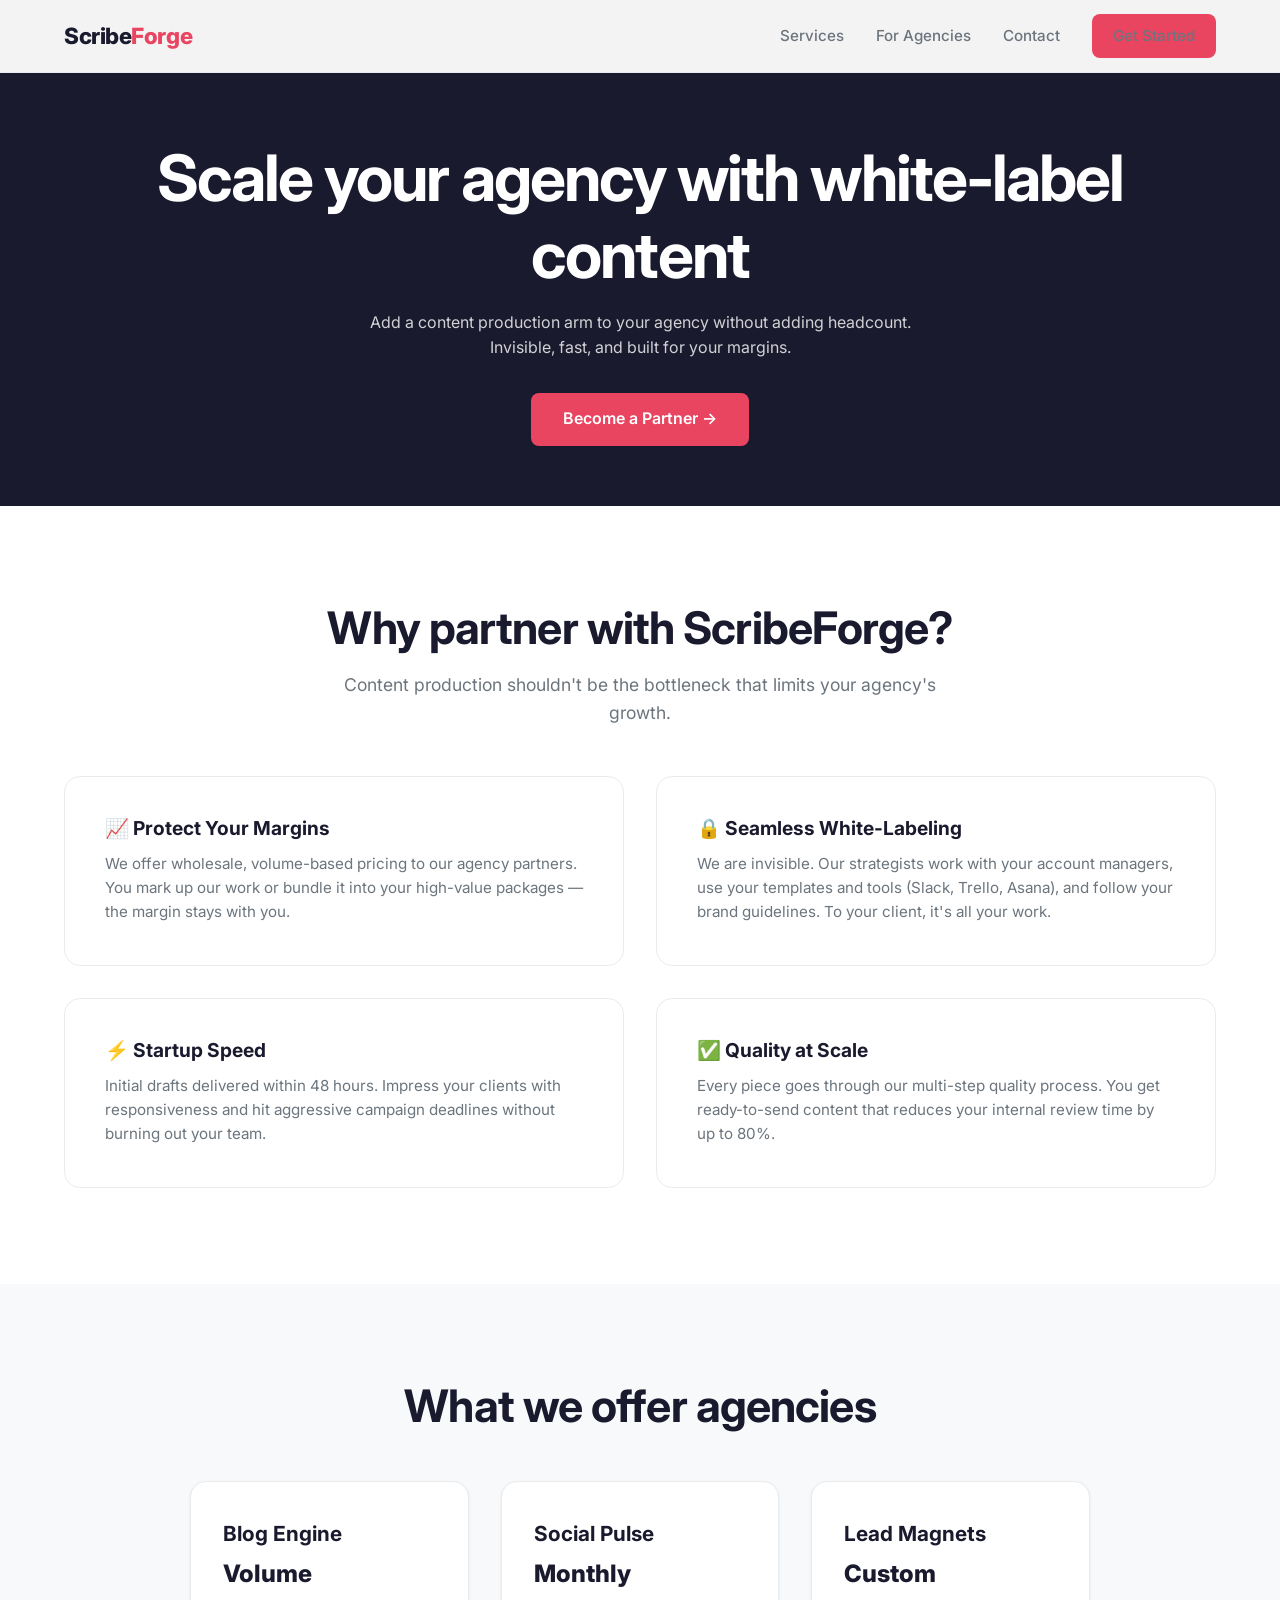
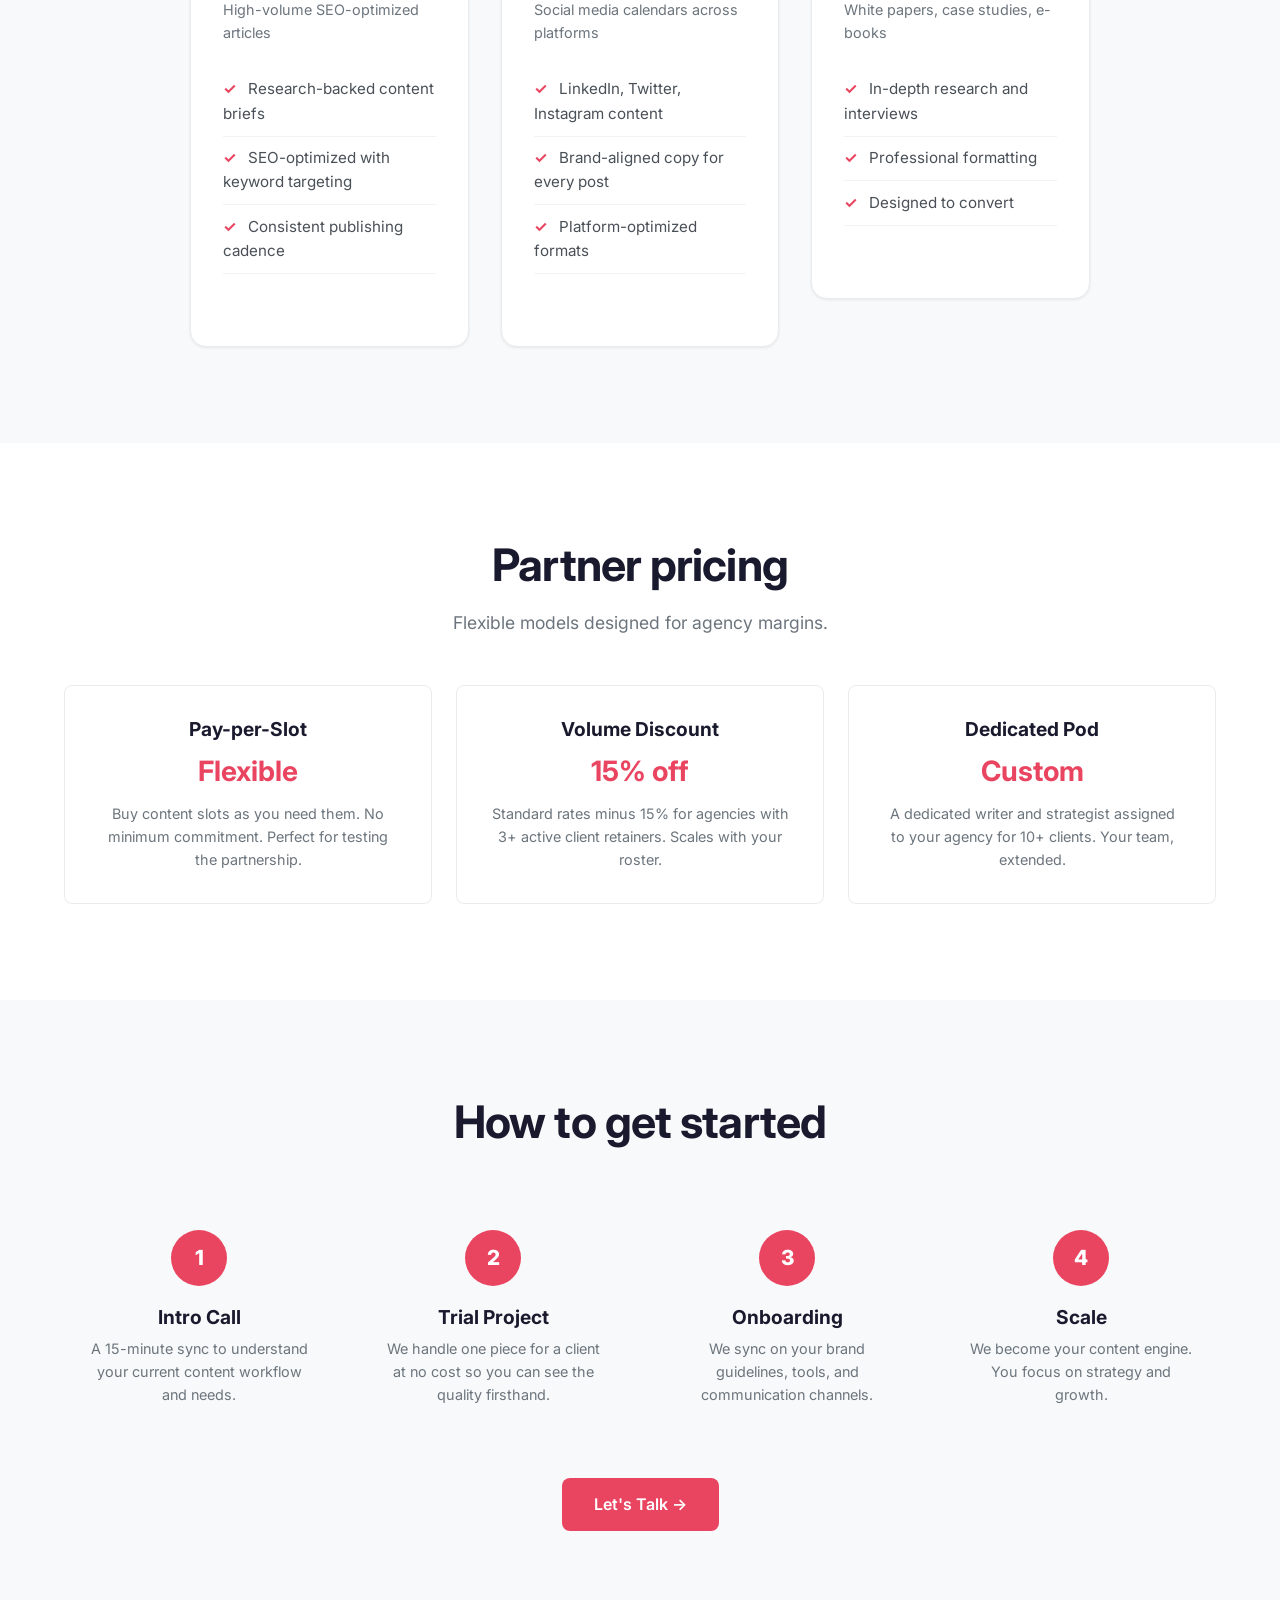
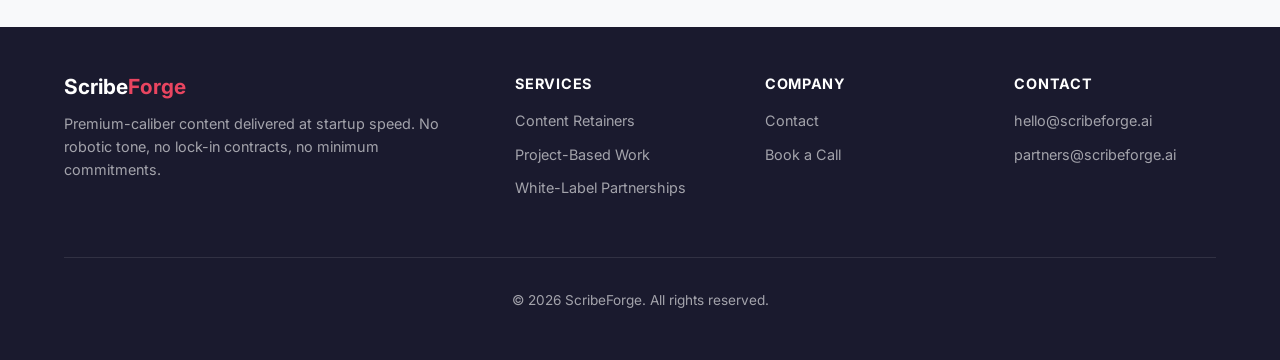
==== agencies.html @ 03af1186 "Launch ScribeForge website — 4 pages + responsive CSS" ====
<!DOCTYPE html>
<html lang="en">
<head>
  <meta charset="UTF-8">
  <meta name="viewport" content="width=device-width, initial-scale=1.0">
  <title>For Agencies — ScribeForge White-Label Content</title>
  <meta name="description" content="White-label content production for agencies. Scale your client roster without hiring writers. ScribeForge powers your content output.">
  <link rel="preconnect" href="https://fonts.googleapis.com">
  <link rel="preconnect" href="https://fonts.gstatic.com" crossorigin>
  <link href="https://fonts.googleapis.com/css2?family=Inter:wght@400;500;600;700;800&display=swap" rel="stylesheet">
  <link rel="stylesheet" href="css/style.css">
</head>
<body>

<!-- Navigation -->
<nav class="nav">
  <div class="nav-inner">
    <a href="index.html" class="nav-logo">Scribe<span>Forge</span></a>
    <button class="menu-toggle" onclick="document.querySelector('.nav-links').classList.toggle('open')" aria-label="Toggle menu">
      <span></span><span></span><span></span>
    </button>
    <ul class="nav-links">
      <li><a href="services.html">Services</a></li>
      <li><a href="agencies.html">For Agencies</a></li>
      <li><a href="contact.html">Contact</a></li>
      <li><a href="contact.html" class="btn btn-primary nav-cta">Get Started</a></li>
    </ul>
  </div>
</nav>

<!-- Hero -->
<section class="services-hero" style="background: var(--color-primary); color: var(--color-white);">
  <div class="container">
    <h1 style="color: var(--color-white);">Scale your agency with white-label content</h1>
    <p style="max-width:600px; margin:1rem auto 0; color: rgba(255,255,255,0.8);">Add a content production arm to your agency without adding headcount. Invisible, fast, and built for your margins.</p>
    <div style="margin-top:2rem;">
      <a href="contact.html" class="btn btn-primary">Become a Partner →</a>
    </div>
  </div>
</section>

<!-- Why Partner -->
<section class="section">
  <div class="container">
    <div class="section-header">
      <h2>Why partner with ScribeForge?</h2>
      <p>Content production shouldn't be the bottleneck that limits your agency's growth.</p>
    </div>
    <div class="agency-benefits">
      <div class="benefit-card">
        <h4>📈 Protect Your Margins</h4>
        <p>We offer wholesale, volume-based pricing to our agency partners. You mark up our work or bundle it into your high-value packages — the margin stays with you.</p>
      </div>
      <div class="benefit-card">
        <h4>🔒 Seamless White-Labeling</h4>
        <p>We are invisible. Our strategists work with your account managers, use your templates and tools (Slack, Trello, Asana), and follow your brand guidelines. To your client, it's all your work.</p>
      </div>
      <div class="benefit-card">
        <h4>⚡ Startup Speed</h4>
        <p>Initial drafts delivered within 48 hours. Impress your clients with responsiveness and hit aggressive campaign deadlines without burning out your team.</p>
      </div>
      <div class="benefit-card">
        <h4>✅ Quality at Scale</h4>
        <p>Every piece goes through our multi-step quality process. You get ready-to-send content that reduces your internal review time by up to 80%.</p>
      </div>
    </div>
  </div>
</section>

<!-- Services for Agencies -->
<section class="section section-alt">
  <div class="container">
    <div class="section-header">
      <h2>What we offer agencies</h2>
    </div>
    <div class="pricing-grid" style="max-width:900px; margin:0 auto;">
      <div class="pricing-card">
        <h3>Blog Engine</h3>
        <div class="pricing-price" style="font-size:1.5rem;">Volume</div>
        <div class="pricing-subtitle">High-volume SEO-optimized articles</div>
        <ul class="pricing-features">
          <li>Research-backed content briefs</li>
          <li>SEO-optimized with keyword targeting</li>
          <li>Consistent publishing cadence</li>
        </ul>
      </div>
      <div class="pricing-card">
        <h3>Social Pulse</h3>
        <div class="pricing-price" style="font-size:1.5rem;">Monthly</div>
        <div class="pricing-subtitle">Social media calendars across platforms</div>
        <ul class="pricing-features">
          <li>LinkedIn, Twitter, Instagram content</li>
          <li>Brand-aligned copy for every post</li>
          <li>Platform-optimized formats</li>
        </ul>
      </div>
      <div class="pricing-card">
        <h3>Lead Magnets</h3>
        <div class="pricing-price" style="font-size:1.5rem;">Custom</div>
        <div class="pricing-subtitle">White papers, case studies, e-books</div>
        <ul class="pricing-features">
          <li>In-depth research and interviews</li>
          <li>Professional formatting</li>
          <li>Designed to convert</li>
        </ul>
      </div>
    </div>
  </div>
</section>

<!-- Pricing Model -->
<section class="section">
  <div class="container">
    <div class="section-header">
      <h2>Partner pricing</h2>
      <p>Flexible models designed for agency margins.</p>
    </div>
    <div class="project-pricing">
      <div class="project-card">
        <h4>Pay-per-Slot</h4>
        <div class="price">Flexible</div>
        <p>Buy content slots as you need them. No minimum commitment. Perfect for testing the partnership.</p>
      </div>
      <div class="project-card">
        <h4>Volume Discount</h4>
        <div class="price">15% off</div>
        <p>Standard rates minus 15% for agencies with 3+ active client retainers. Scales with your roster.</p>
      </div>
      <div class="project-card">
        <h4>Dedicated Pod</h4>
        <div class="price">Custom</div>
        <p>A dedicated writer and strategist assigned to your agency for 10+ clients. Your team, extended.</p>
      </div>
    </div>
  </div>
</section>

<!-- How it works -->
<section class="section section-alt">
  <div class="container">
    <div class="section-header">
      <h2>How to get started</h2>
    </div>
    <div class="steps">
      <div class="step">
        <div class="step-number">1</div>
        <h4>Intro Call</h4>
        <p>A 15-minute sync to understand your current content workflow and needs.</p>
      </div>
      <div class="step">
        <div class="step-number">2</div>
        <h4>Trial Project</h4>
        <p>We handle one piece for a client at no cost so you can see the quality firsthand.</p>
      </div>
      <div class="step">
        <div class="step-number">3</div>
        <h4>Onboarding</h4>
        <p>We sync on your brand guidelines, tools, and communication channels.</p>
      </div>
      <div class="step">
        <div class="step-number">4</div>
        <h4>Scale</h4>
        <p>We become your content engine. You focus on strategy and growth.</p>
      </div>
    </div>
    <div style="text-align:center; margin-top:2.5rem;">
      <a href="contact.html" class="btn btn-primary">Let's Talk →</a>
    </div>
  </div>
</section>

<!-- Footer -->
<footer class="footer">
  <div class="container">
    <div class="footer-inner">
      <div class="footer-brand">
        <h3>Scribe<span>Forge</span></h3>
        <p>Premium-caliber content delivered at startup speed. No robotic tone, no lock-in contracts, no minimum commitments.</p>
      </div>
      <div>
        <h4>Services</h4>
        <ul>
          <li><a href="services.html">Content Retainers</a></li>
          <li><a href="services.html">Project-Based Work</a></li>
          <li><a href="agencies.html">White-Label Partnerships</a></li>
        </ul>
      </div>
      <div>
        <h4>Company</h4>
        <ul>
          <li><a href="contact.html">Contact</a></li>
          <li><a href="contact.html">Book a Call</a></li>
        </ul>
      </div>
      <div>
        <h4>Contact</h4>
        <ul>
          <li><a href="mailto:hello@scribeforge.ai">hello@scribeforge.ai</a></li>
          <li><a href="mailto:partners@scribeforge.ai">partners@scribeforge.ai</a></li>
        </ul>
      </div>
    </div>
    <div class="footer-bottom">
      &copy; 2026 ScribeForge. All rights reserved.
    </div>
  </div>
</footer>

<script>
document.querySelectorAll('.nav-links a').forEach(link => {
  link.addEventListener('click', () => {
    document.querySelector('.nav-links').classList.remove('open');
  });
});
</script>
</body>
</html>
---- css/style.css ----
/* ============================================
   ScribeForge — Premium Content at Startup Speed
   ============================================ */

:root {
  --color-primary: #1a1a2e;
  --color-secondary: #16213e;
  --color-accent: #e94560;
  --color-accent-hover: #d63850;
  --color-light: #f8f9fa;
  --color-white: #ffffff;
  --color-gray-100: #f1f3f5;
  --color-gray-200: #e9ecef;
  --color-gray-300: #dee2e6;
  --color-gray-400: #ced4da;
  --color-gray-500: #adb5bd;
  --color-gray-600: #6c757d;
  --color-gray-700: #495057;
  --color-gray-800: #343a40;
  --color-gray-900: #212529;
  --font-sans: 'Inter', -apple-system, BlinkMacSystemFont, 'Segoe UI', Roboto, sans-serif;
  --font-mono: 'JetBrains Mono', 'Fira Code', monospace;
  --max-width: 1200px;
  --border-radius: 8px;
  --border-radius-lg: 16px;
  --shadow-sm: 0 1px 3px rgba(0,0,0,0.08);
  --shadow-md: 0 4px 12px rgba(0,0,0,0.1);
  --shadow-lg: 0 12px 40px rgba(0,0,0,0.12);
  --transition: 0.2s ease;
}

/* Reset */
*, *::before, *::after { box-sizing: border-box; margin: 0; padding: 0; }

html { scroll-behavior: smooth; font-size: 16px; }

body {
  font-family: var(--font-sans);
  color: var(--color-gray-800);
  line-height: 1.6;
  background: var(--color-white);
  -webkit-font-smoothing: antialiased;
}

/* Typography */
h1, h2, h3, h4, h5, h6 {
  line-height: 1.2;
  color: var(--color-primary);
  font-weight: 700;
}

h1 { font-size: clamp(2.5rem, 5vw, 4rem); letter-spacing: -0.03em; }
h2 { font-size: clamp(2rem, 3.5vw, 2.8rem); letter-spacing: -0.02em; }
h3 { font-size: clamp(1.3rem, 2vw, 1.6rem); }
h4 { font-size: 1.2rem; }

p { margin-bottom: 1rem; }
p:last-child { margin-bottom: 0; }

a { color: var(--color-accent); text-decoration: none; transition: color var(--transition); }
a:hover { color: var(--color-accent-hover); }

/* Container */
.container {
  max-width: var(--max-width);
  margin: 0 auto;
  padding: 0 1.5rem;
}

/* Buttons */
.btn {
  display: inline-flex;
  align-items: center;
  gap: 0.5rem;
  padding: 0.85rem 2rem;
  font-size: 1rem;
  font-weight: 600;
  border: none;
  border-radius: var(--border-radius);
  cursor: pointer;
  transition: all var(--transition);
  text-decoration: none;
  font-family: var(--font-sans);
}

.btn-primary {
  background: var(--color-accent);
  color: var(--color-white);
}
.btn-primary:hover {
  background: var(--color-accent-hover);
  color: var(--color-white);
  transform: translateY(-1px);
  box-shadow: var(--shadow-md);
}

.btn-secondary {
  background: transparent;
  color: var(--color-primary);
  border: 2px solid var(--color-gray-300);
}
.btn-secondary:hover {
  border-color: var(--color-primary);
  background: var(--color-gray-100);
  transform: translateY(-1px);
}

.btn-outline {
  background: transparent;
  color: var(--color-white);
  border: 2px solid rgba(255,255,255,0.3);
}
.btn-outline:hover {
  border-color: var(--color-white);
  background: rgba(255,255,255,0.1);
}

/* Navigation */
.nav {
  position: fixed;
  top: 0;
  left: 0;
  right: 0;
  z-index: 1000;
  background: rgba(255,255,255,0.95);
  backdrop-filter: blur(10px);
  border-bottom: 1px solid var(--color-gray-200);
}

.nav-inner {
  display: flex;
  align-items: center;
  justify-content: space-between;
  height: 72px;
  max-width: var(--max-width);
  margin: 0 auto;
  padding: 0 1.5rem;
}

.nav-logo {
  font-size: 1.4rem;
  font-weight: 800;
  color: var(--color-primary);
  letter-spacing: -0.02em;
}
.nav-logo span { color: var(--color-accent); }

.nav-links {
  display: flex;
  align-items: center;
  gap: 2rem;
  list-style: none;
}

.nav-links a {
  color: var(--color-gray-600);
  font-weight: 500;
  font-size: 0.95rem;
  transition: color var(--transition);
}
.nav-links a:hover { color: var(--color-primary); }

.nav-cta {
  padding: 0.6rem 1.3rem;
  font-size: 0.9rem;
}

/* Mobile menu toggle */
.menu-toggle {
  display: none;
  background: none;
  border: none;
  cursor: pointer;
  padding: 0.5rem;
}
.menu-toggle span {
  display: block;
  width: 24px;
  height: 2px;
  background: var(--color-primary);
  margin: 5px 0;
  transition: var(--transition);
  border-radius: 2px;
}

/* Hero Section */
.hero {
  padding: 160px 0 80px;
  background: linear-gradient(135deg, var(--color-primary) 0%, var(--color-secondary) 100%);
  color: var(--color-white);
  text-align: center;
  position: relative;
  overflow: hidden;
}

.hero::after {
  content: '';
  position: absolute;
  top: -50%;
  right: -20%;
  width: 600px;
  height: 600px;
  background: radial-gradient(circle, rgba(233,69,96,0.15) 0%, transparent 70%);
  pointer-events: none;
}

.hero h1 { color: var(--color-white); margin-bottom: 1.5rem; }
.hero p {
  font-size: 1.2rem;
  color: rgba(255,255,255,0.8);
  max-width: 640px;
  margin: 0 auto 2.5rem;
  line-height: 1.7;
}

.hero-actions {
  display: flex;
  gap: 1rem;
  justify-content: center;
  flex-wrap: wrap;
}

.hero-stats {
  display: flex;
  justify-content: center;
  gap: 3rem;
  margin-top: 4rem;
  padding-top: 3rem;
  border-top: 1px solid rgba(255,255,255,0.1);
}

.stat-number {
  font-size: 2rem;
  font-weight: 800;
  color: var(--color-accent);
}
.stat-label {
  font-size: 0.9rem;
  color: rgba(255,255,255,0.6);
  margin-top: 0.25rem;
}

/* Section */
.section {
  padding: 96px 0;
}
.section-alt {
  background: var(--color-light);
}
.section-dark {
  background: var(--color-primary);
  color: var(--color-white);
}
.section-dark h2 { color: var(--color-white); }

.section-header {
  text-align: center;
  max-width: 640px;
  margin: 0 auto 3rem;
}
.section-header p {
  color: var(--color-gray-600);
  font-size: 1.1rem;
  margin-top: 1rem;
}

/* Problem / Pain Points */
.problem-grid {
  display: grid;
  grid-template-columns: repeat(3, 1fr);
  gap: 2rem;
}

.problem-card {
  background: var(--color-white);
  border-radius: var(--border-radius-lg);
  padding: 2.5rem 2rem;
  text-align: center;
  box-shadow: var(--shadow-sm);
  border: 1px solid var(--color-gray-200);
  transition: all var(--transition);
}
.problem-card:hover {
  box-shadow: var(--shadow-md);
  transform: translateY(-2px);
}

.problem-icon {
  font-size: 2.5rem;
  margin-bottom: 1rem;
  display: block;
}

.problem-card h3 { margin-bottom: 0.75rem; font-size: 1.2rem; }
.problem-card p { color: var(--color-gray-600); font-size: 0.95rem; }

/* Features */
.features-grid {
  display: grid;
  grid-template-columns: repeat(3, 1fr);
  gap: 2rem;
}

.feature-card {
  background: var(--color-white);
  border-radius: var(--border-radius-lg);
  padding: 2.5rem 2rem;
  box-shadow: var(--shadow-sm);
  border: 1px solid var(--color-gray-200);
  transition: all var(--transition);
}
.feature-card:hover {
  box-shadow: var(--shadow-md);
  transform: translateY(-2px);
}

.feature-number {
  display: inline-flex;
  align-items: center;
  justify-content: center;
  width: 40px;
  height: 40px;
  border-radius: 50%;
  background: var(--color-accent);
  color: var(--color-white);
  font-weight: 700;
  font-size: 1rem;
  margin-bottom: 1.25rem;
}

.feature-card h3 { margin-bottom: 0.75rem; }
.feature-card p { color: var(--color-gray-600); font-size: 0.95rem; }

/* How it works */
.steps {
  display: grid;
  grid-template-columns: repeat(4, 1fr);
  gap: 1.5rem;
}

.step {
  text-align: center;
  padding: 2rem 1.5rem;
}

.step-number {
  display: inline-flex;
  align-items: center;
  justify-content: center;
  width: 56px;
  height: 56px;
  border-radius: 50%;
  background: var(--color-accent);
  color: var(--color-white);
  font-weight: 800;
  font-size: 1.3rem;
  margin-bottom: 1.25rem;
}

.step h4 { margin-bottom: 0.5rem; }
.step p { color: var(--color-gray-600); font-size: 0.9rem; }

/* Pricing */
.pricing-grid {
  display: grid;
  grid-template-columns: repeat(3, 1fr);
  gap: 2rem;
  align-items: start;
}

.pricing-card {
  background: var(--color-white);
  border-radius: var(--border-radius-lg);
  padding: 2.5rem 2rem;
  border: 1px solid var(--color-gray-200);
  box-shadow: var(--shadow-sm);
  transition: all var(--transition);
  position: relative;
}
.pricing-card:hover {
  box-shadow: var(--shadow-md);
  transform: translateY(-2px);
}

.pricing-card.featured {
  border-color: var(--color-accent);
  border-width: 2px;
  transform: scale(1.03);
}
.pricing-card.featured:hover {
  transform: scale(1.03) translateY(-2px);
}

.pricing-badge {
  position: absolute;
  top: -12px;
  left: 50%;
  transform: translateX(-50%);
  background: var(--color-accent);
  color: var(--color-white);
  padding: 0.3rem 1rem;
  border-radius: 20px;
  font-size: 0.8rem;
  font-weight: 600;
}

.pricing-card h3 { font-size: 1.3rem; margin-bottom: 0.5rem; }
.pricing-price {
  font-size: 2.5rem;
  font-weight: 800;
  color: var(--color-primary);
  margin-bottom: 0.25rem;
}
.pricing-price span {
  font-size: 1rem;
  font-weight: 400;
  color: var(--color-gray-500);
}

.pricing-subtitle {
  color: var(--color-gray-600);
  font-size: 0.9rem;
  margin-bottom: 1.5rem;
}

.pricing-features {
  list-style: none;
  margin-bottom: 2rem;
}
.pricing-features li {
  padding: 0.6rem 0;
  border-bottom: 1px solid var(--color-gray-100);
  font-size: 0.95rem;
  color: var(--color-gray-700);
}
.pricing-features li::before {
  content: '✓';
  color: var(--color-accent);
  font-weight: 700;
  margin-right: 0.75rem;
}

.pricing-card .btn {
  width: 100%;
  justify-content: center;
}

.pricing-note {
  text-align: center;
  margin-top: 2rem;
  color: var(--color-gray-600);
  font-size: 0.9rem;
}

/* Project pricing */
.project-pricing {
  display: grid;
  grid-template-columns: repeat(3, 1fr);
  gap: 1.5rem;
  margin-top: 3rem;
}

.project-card {
  background: var(--color-white);
  border-radius: var(--border-radius);
  padding: 2rem;
  border: 1px solid var(--color-gray-200);
  text-align: center;
}

.project-card h4 { margin-bottom: 0.5rem; }
.project-card .price {
  font-size: 1.75rem;
  font-weight: 700;
  color: var(--color-accent);
  margin: 0.5rem 0;
}
.project-card p {
  font-size: 0.9rem;
  color: var(--color-gray-600);
}

/* FAQ */
.faq-grid {
  max-width: 720px;
  margin: 0 auto;
}

.faq-item {
  border-bottom: 1px solid var(--color-gray-200);
  padding: 1.25rem 0;
}

.faq-question {
  display: flex;
  justify-content: space-between;
  align-items: center;
  width: 100%;
  background: none;
  border: none;
  font-size: 1.1rem;
  font-weight: 600;
  color: var(--color-primary);
  cursor: pointer;
  text-align: left;
  font-family: var(--font-sans);
  padding: 0.25rem 0;
}

.faq-question::after {
  content: '+';
  font-size: 1.3rem;
  color: var(--color-accent);
  transition: transform var(--transition);
}

.faq-item.open .faq-question::after {
  content: '−';
}

.faq-answer {
  max-height: 0;
  overflow: hidden;
  transition: max-height 0.3s ease, padding 0.3s ease;
  color: var(--color-gray-600);
  line-height: 1.7;
}
.faq-item.open .faq-answer {
  max-height: 300px;
  padding-top: 0.75rem;
}

/* CTA Section */
.cta-section {
  text-align: center;
  padding: 96px 0;
  background: linear-gradient(135deg, var(--color-primary), var(--color-secondary));
  color: var(--color-white);
}
.cta-section h2 { color: var(--color-white); margin-bottom: 1rem; }
.cta-section p { color: rgba(255,255,255,0.8); margin-bottom: 2rem; max-width: 500px; margin-left: auto; margin-right: auto; }

/* Services page */
.services-hero {
  padding: 140px 0 60px;
  background: var(--color-light);
  text-align: center;
}

.whats-included {
  display: grid;
  grid-template-columns: repeat(2, 1fr);
  gap: 3rem;
  margin-top: 3rem;
}

.included-list {
  list-style: none;
}
.included-list li {
  padding: 0.75rem 0;
  border-bottom: 1px solid var(--color-gray-200);
  font-size: 0.95rem;
}
.included-list li::before {
  content: '→';
  color: var(--color-accent);
  font-weight: 700;
  margin-right: 0.75rem;
}

/* Agencies page */
.agency-benefits {
  display: grid;
  grid-template-columns: repeat(2, 1fr);
  gap: 2rem;
  margin-top: 3rem;
}

.benefit-card {
  background: var(--color-white);
  border-radius: var(--border-radius-lg);
  padding: 2.5rem;
  border: 1px solid var(--color-gray-200);
  transition: all var(--transition);
}
.benefit-card:hover {
  box-shadow: var(--shadow-md);
  transform: translateY(-2px);
}
.benefit-card h4 { margin-bottom: 0.75rem; }
.benefit-card p { color: var(--color-gray-600); font-size: 0.95rem; }

/* Contact page */
.contact-grid {
  display: grid;
  grid-template-columns: 1fr 1fr;
  gap: 4rem;
  align-items: start;
}

.contact-form {
  display: flex;
  flex-direction: column;
  gap: 1.25rem;
}

.form-group label {
  display: block;
  font-weight: 600;
  font-size: 0.9rem;
  color: var(--color-gray-700);
  margin-bottom: 0.4rem;
}
.form-group input,
.form-group select,
.form-group textarea {
  width: 100%;
  padding: 0.8rem 1rem;
  border: 1px solid var(--color-gray-300);
  border-radius: var(--border-radius);
  font-family: var(--font-sans);
  font-size: 1rem;
  transition: border-color var(--transition);
}
.form-group input:focus,
.form-group select:focus,
.form-group textarea:focus {
  outline: none;
  border-color: var(--color-accent);
}
.form-group textarea { resize: vertical; min-height: 120px; }

/* Footer */
.footer {
  background: var(--color-primary);
  color: rgba(255,255,255,0.6);
  padding: 48px 0;
}

.footer-inner {
  display: grid;
  grid-template-columns: 2fr 1fr 1fr 1fr;
  gap: 3rem;
}

.footer-brand h3 {
  color: var(--color-white);
  font-size: 1.3rem;
  margin-bottom: 0.75rem;
}
.footer-brand h3 span { color: var(--color-accent); }
.footer-brand p { font-size: 0.9rem; }

.footer h4 {
  color: var(--color-white);
  font-size: 0.9rem;
  text-transform: uppercase;
  letter-spacing: 0.05em;
  margin-bottom: 1rem;
}

.footer ul {
  list-style: none;
}
.footer li {
  margin-bottom: 0.5rem;
}
.footer a {
  color: rgba(255,255,255,0.6);
  font-size: 0.9rem;
}
.footer a:hover { color: var(--color-white); }

.footer-bottom {
  margin-top: 3rem;
  padding-top: 2rem;
  border-top: 1px solid rgba(255,255,255,0.1);
  text-align: center;
  font-size: 0.85rem;
}

/* Responsive */
@media (max-width: 968px) {
  .problem-grid,
  .features-grid,
  .pricing-grid,
  .project-pricing {
    grid-template-columns: 1fr;
    gap: 1.5rem;
  }
  .steps {
    grid-template-columns: repeat(2, 1fr);
  }
  .whats-included,
  .agency-benefits {
    grid-template-columns: 1fr;
  }
  .contact-grid {
    grid-template-columns: 1fr;
    gap: 2rem;
  }
  .footer-inner {
    grid-template-columns: 1fr 1fr;
    gap: 2rem;
  }
  .hero-stats {
    flex-direction: column;
    gap: 1.5rem;
  }
  .pricing-card.featured { transform: none; }
  .pricing-card.featured:hover { transform: translateY(-2px); }
}

@media (max-width: 640px) {
  .nav-links {
    display: none;
    position: absolute;
    top: 72px;
    left: 0;
    right: 0;
    flex-direction: column;
    background: var(--color-white);
    padding: 1.5rem;
    border-bottom: 1px solid var(--color-gray-200);
    gap: 1rem;
    box-shadow: var(--shadow-md);
  }
  .nav-links.open { display: flex; }
  .menu-toggle { display: block; }
  .steps { grid-template-columns: 1fr; }
  .hero { padding: 120px 0 60px; }
  .hero h1 { font-size: 2rem; }
  .section { padding: 60px 0; }
  .footer-inner { grid-template-columns: 1fr; }
}
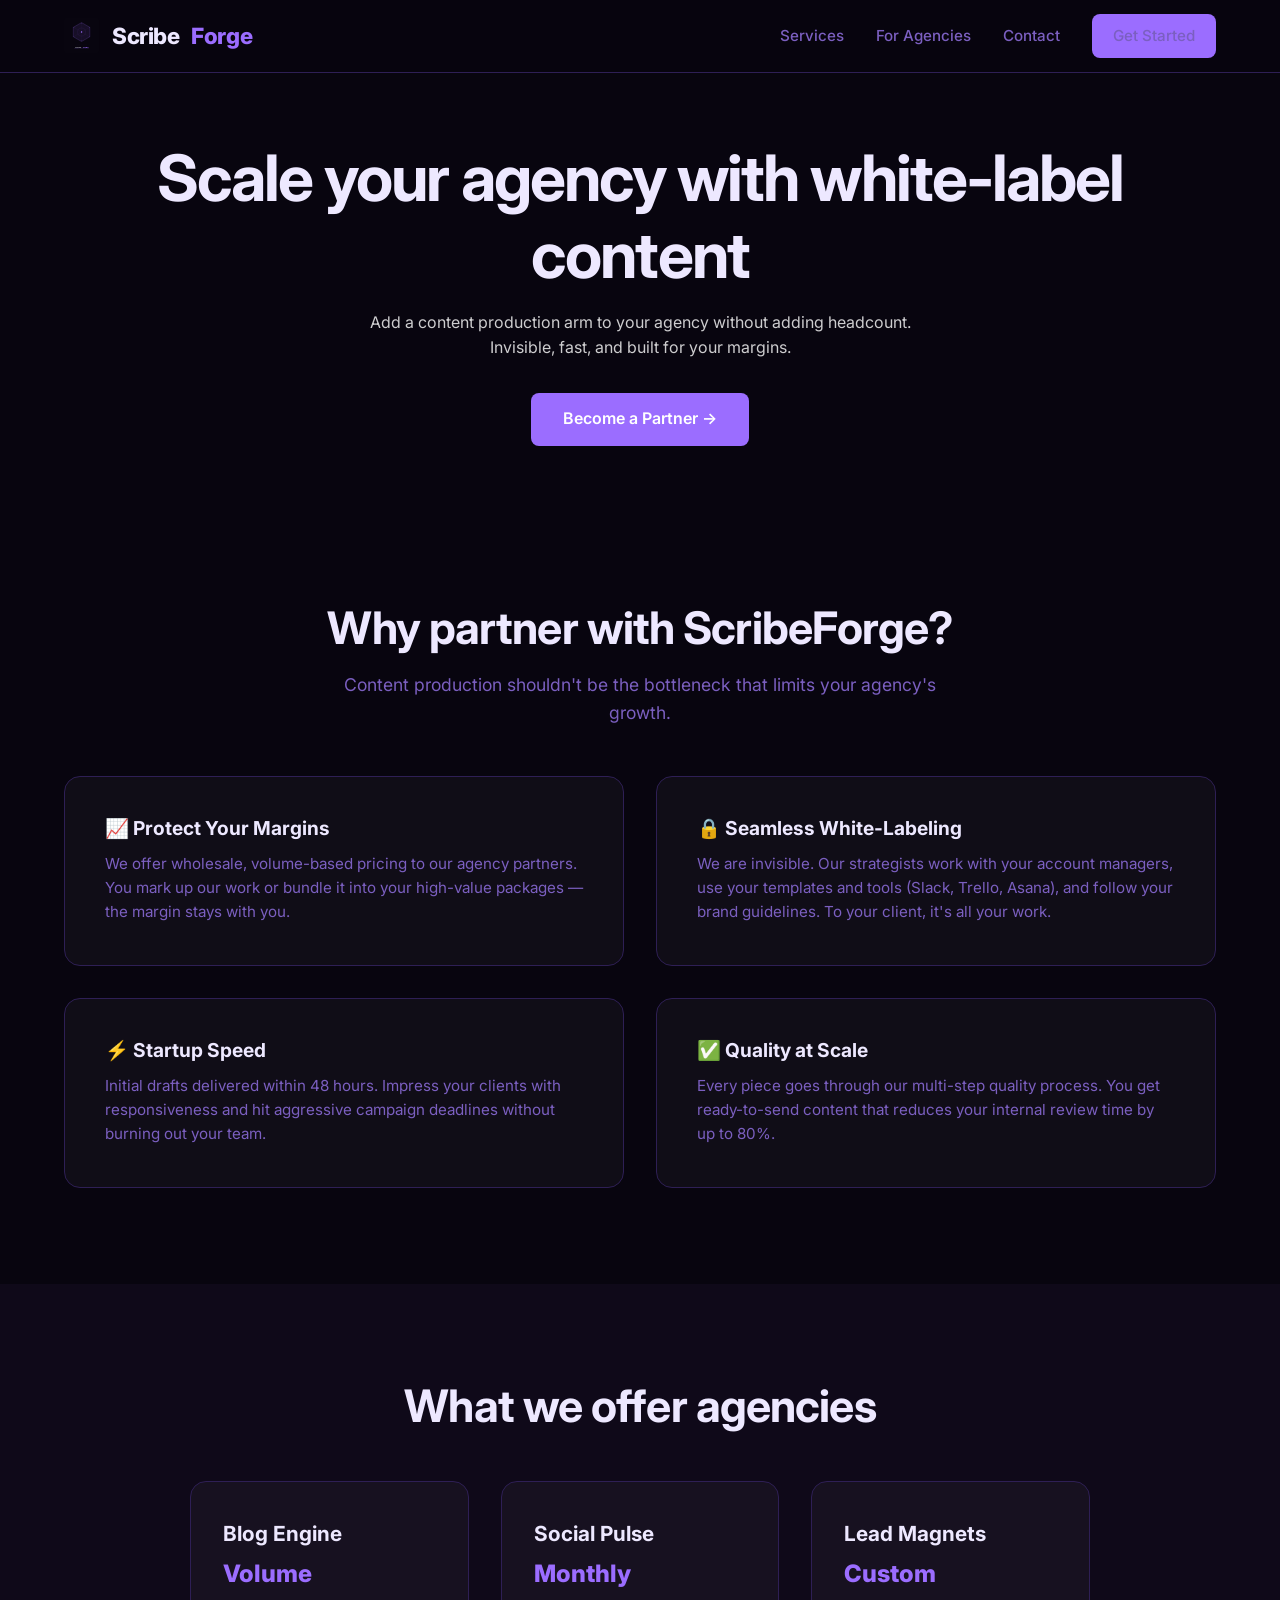
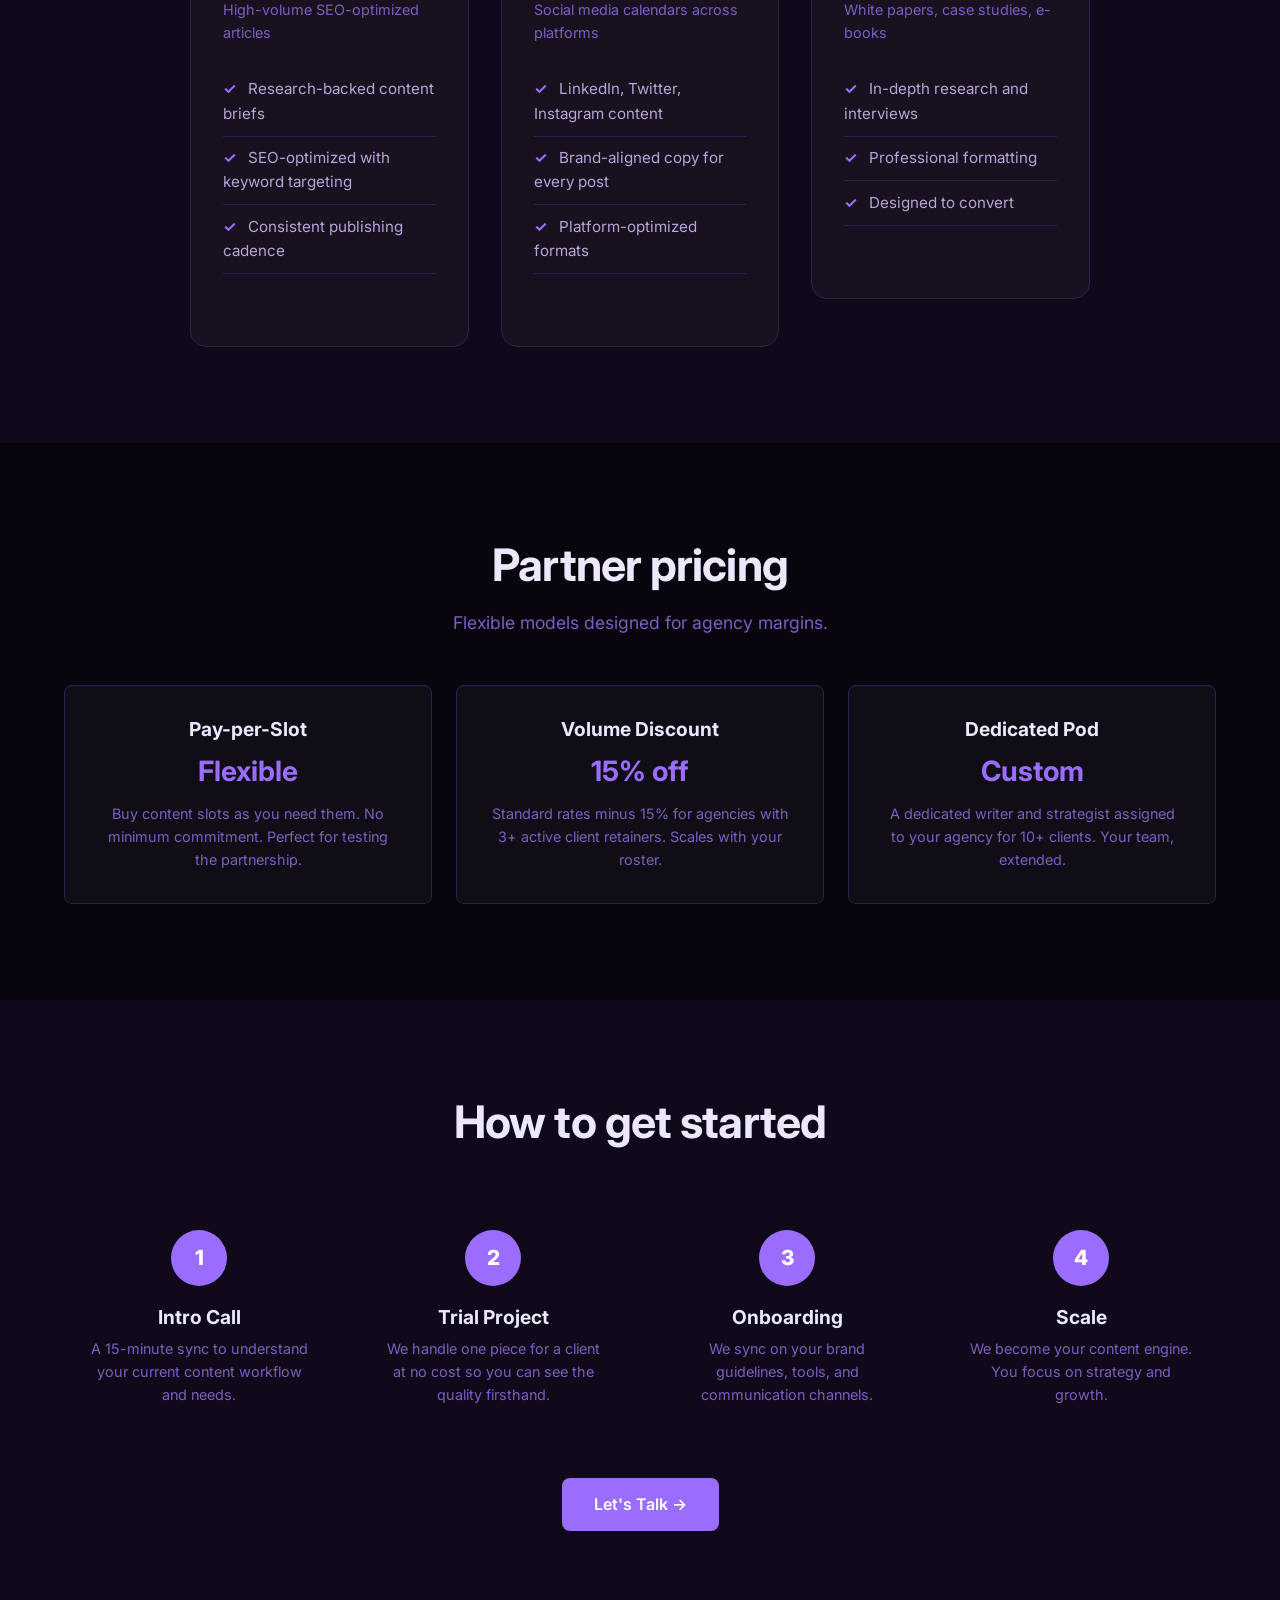
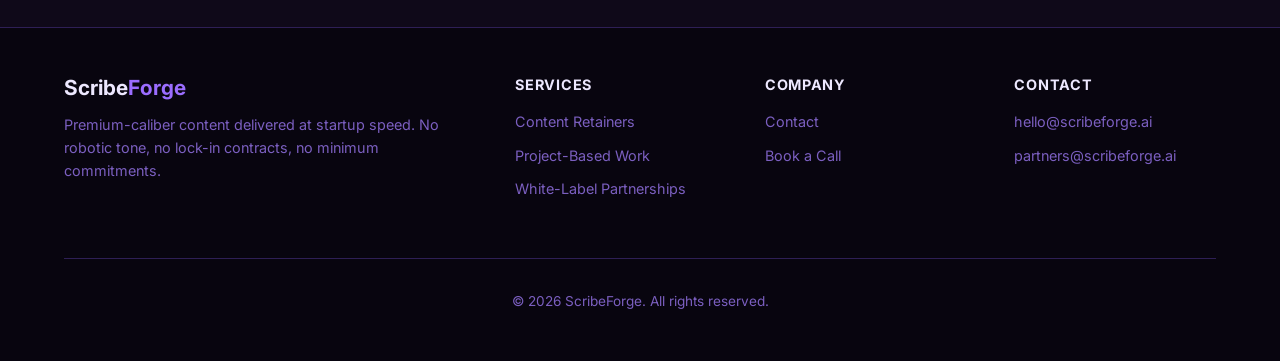
==== commit d10aca1d: "Redesign: dark purple theme, logo, new pricing" ====
--- a/agencies.html
+++ b/agencies.html
@@ -15,7 +15,7 @@
 <!-- Navigation -->
 <nav class="nav">
   <div class="nav-inner">
-    <a href="index.html" class="nav-logo">Scribe<span>Forge</span></a>
+    <a href="index.html" class="nav-logo"><img src="logo.svg" alt="ScribeForge"> Scribe<span>Forge</span></a>
     <button class="menu-toggle" onclick="document.querySelector('.nav-links').classList.toggle('open')" aria-label="Toggle menu">
       <span></span><span></span><span></span>
     </button>
--- a/css/style.css
+++ b/css/style.css
@@ -1,73 +1,68 @@
 /* ============================================
    ScribeForge — Premium Content at Startup Speed
+   Brand: Dark + Violet/Purple theme
    ============================================ */
 
 :root {
-  --color-primary: #1a1a2e;
-  --color-secondary: #16213e;
-  --color-accent: #e94560;
-  --color-accent-hover: #d63850;
-  --color-light: #f8f9fa;
-  --color-white: #ffffff;
-  --color-gray-100: #f1f3f5;
-  --color-gray-200: #e9ecef;
-  --color-gray-300: #dee2e6;
-  --color-gray-400: #ced4da;
-  --color-gray-500: #adb5bd;
-  --color-gray-600: #6c757d;
-  --color-gray-700: #495057;
-  --color-gray-800: #343a40;
-  --color-gray-900: #212529;
+  --color-primary: #08050f;
+  --color-secondary: #12081e;
+  --color-accent: #9b6dff;
+  --color-accent-hover: #b08aff;
+  --color-accent-dim: #5a3fa0;
+  --color-light: #0f0919;
+  --color-white: #ede8ff;
+  --color-gray-100: #1a1228;
+  --color-gray-200: #2e1f55;
+  --color-gray-300: #3d2a6e;
+  --color-gray-400: #5a3fa0;
+  --color-gray-500: #7b5fc0;
+  --color-gray-600: #9b84cc;
+  --color-gray-700: #b8a5d9;
+  --color-gray-800: #d4c7e8;
+  --color-gray-900: #ede8ff;
   --font-sans: 'Inter', -apple-system, BlinkMacSystemFont, 'Segoe UI', Roboto, sans-serif;
   --font-mono: 'JetBrains Mono', 'Fira Code', monospace;
   --max-width: 1200px;
   --border-radius: 8px;
   --border-radius-lg: 16px;
-  --shadow-sm: 0 1px 3px rgba(0,0,0,0.08);
-  --shadow-md: 0 4px 12px rgba(0,0,0,0.1);
-  --shadow-lg: 0 12px 40px rgba(0,0,0,0.12);
+  --shadow-sm: 0 1px 3px rgba(155,109,255,0.08);
+  --shadow-md: 0 4px 12px rgba(155,109,255,0.15);
+  --shadow-lg: 0 12px 40px rgba(155,109,255,0.2);
   --transition: 0.2s ease;
 }
 
-/* Reset */
 *, *::before, *::after { box-sizing: border-box; margin: 0; padding: 0; }
-
 html { scroll-behavior: smooth; font-size: 16px; }
 
 body {
   font-family: var(--font-sans);
   color: var(--color-gray-800);
   line-height: 1.6;
-  background: var(--color-white);
+  background: var(--color-primary);
   -webkit-font-smoothing: antialiased;
 }
 
-/* Typography */
 h1, h2, h3, h4, h5, h6 {
   line-height: 1.2;
-  color: var(--color-primary);
+  color: var(--color-white);
   font-weight: 700;
 }
-
 h1 { font-size: clamp(2.5rem, 5vw, 4rem); letter-spacing: -0.03em; }
 h2 { font-size: clamp(2rem, 3.5vw, 2.8rem); letter-spacing: -0.02em; }
 h3 { font-size: clamp(1.3rem, 2vw, 1.6rem); }
 h4 { font-size: 1.2rem; }
-
-p { margin-bottom: 1rem; }
+p { margin-bottom: 1rem; color: var(--color-gray-600); }
 p:last-child { margin-bottom: 0; }
 
 a { color: var(--color-accent); text-decoration: none; transition: color var(--transition); }
 a:hover { color: var(--color-accent-hover); }
 
-/* Container */
 .container {
   max-width: var(--max-width);
   margin: 0 auto;
   padding: 0 1.5rem;
 }
 
-/* Buttons */
 .btn {
   display: inline-flex;
   align-items: center;
@@ -85,44 +80,43 @@
 
 .btn-primary {
   background: var(--color-accent);
-  color: var(--color-white);
+  color: #fff;
 }
 .btn-primary:hover {
   background: var(--color-accent-hover);
-  color: var(--color-white);
+  color: #fff;
   transform: translateY(-1px);
   box-shadow: var(--shadow-md);
 }
 
 .btn-secondary {
   background: transparent;
-  color: var(--color-primary);
+  color: var(--color-white);
   border: 2px solid var(--color-gray-300);
 }
 .btn-secondary:hover {
-  border-color: var(--color-primary);
-  background: var(--color-gray-100);
+  border-color: var(--color-accent);
+  background: rgba(155,109,255,0.1);
   transform: translateY(-1px);
 }
 
 .btn-outline {
   background: transparent;
   color: var(--color-white);
-  border: 2px solid rgba(255,255,255,0.3);
+  border: 2px solid rgba(255,255,255,0.15);
 }
 .btn-outline:hover {
-  border-color: var(--color-white);
-  background: rgba(255,255,255,0.1);
-}
-
-/* Navigation */
+  border-color: var(--color-accent);
+  background: rgba(155,109,255,0.1);
+}
+
 .nav {
   position: fixed;
   top: 0;
   left: 0;
   right: 0;
   z-index: 1000;
-  background: rgba(255,255,255,0.95);
+  background: rgba(8,5,15,0.95);
   backdrop-filter: blur(10px);
   border-bottom: 1px solid var(--color-gray-200);
 }
@@ -138,10 +132,17 @@
 }
 
 .nav-logo {
+  display: flex;
+  align-items: center;
+  gap: 0.75rem;
   font-size: 1.4rem;
   font-weight: 800;
-  color: var(--color-primary);
+  color: var(--color-white);
   letter-spacing: -0.02em;
+}
+.nav-logo img, .nav-logo svg {
+  height: 36px;
+  width: auto;
 }
 .nav-logo span { color: var(--color-accent); }
 
@@ -151,21 +152,18 @@
   gap: 2rem;
   list-style: none;
 }
-
 .nav-links a {
-  color: var(--color-gray-600);
+  color: var(--color-gray-500);
   font-weight: 500;
   font-size: 0.95rem;
-  transition: color var(--transition);
-}
-.nav-links a:hover { color: var(--color-primary); }
+}
+.nav-links a:hover { color: var(--color-white); }
 
 .nav-cta {
   padding: 0.6rem 1.3rem;
   font-size: 0.9rem;
 }
 
-/* Mobile menu toggle */
 .menu-toggle {
   display: none;
   background: none;
@@ -177,13 +175,12 @@
   display: block;
   width: 24px;
   height: 2px;
-  background: var(--color-primary);
+  background: var(--color-white);
   margin: 5px 0;
   transition: var(--transition);
   border-radius: 2px;
 }
 
-/* Hero Section */
 .hero {
   padding: 160px 0 80px;
   background: linear-gradient(135deg, var(--color-primary) 0%, var(--color-secondary) 100%);
@@ -192,128 +189,77 @@
   position: relative;
   overflow: hidden;
 }
-
-.hero::after {
+.hero::before {
   content: '';
   position: absolute;
-  top: -50%;
-  right: -20%;
-  width: 600px;
-  height: 600px;
-  background: radial-gradient(circle, rgba(233,69,96,0.15) 0%, transparent 70%);
+  top: -30%;
+  right: -10%;
+  width: 500px;
+  height: 500px;
+  background: radial-gradient(circle, rgba(155,109,255,0.08) 0%, transparent 70%);
   pointer-events: none;
 }
-
 .hero h1 { color: var(--color-white); margin-bottom: 1.5rem; }
 .hero p {
   font-size: 1.2rem;
-  color: rgba(255,255,255,0.8);
+  color: var(--color-gray-600);
   max-width: 640px;
   margin: 0 auto 2.5rem;
   line-height: 1.7;
 }
-
-.hero-actions {
-  display: flex;
-  gap: 1rem;
-  justify-content: center;
-  flex-wrap: wrap;
-}
-
+.hero-actions { display: flex; gap: 1rem; justify-content: center; flex-wrap: wrap; }
 .hero-stats {
   display: flex;
   justify-content: center;
   gap: 3rem;
   margin-top: 4rem;
   padding-top: 3rem;
-  border-top: 1px solid rgba(255,255,255,0.1);
-}
-
-.stat-number {
-  font-size: 2rem;
-  font-weight: 800;
-  color: var(--color-accent);
-}
-.stat-label {
-  font-size: 0.9rem;
-  color: rgba(255,255,255,0.6);
-  margin-top: 0.25rem;
-}
-
-/* Section */
-.section {
-  padding: 96px 0;
-}
-.section-alt {
-  background: var(--color-light);
-}
-.section-dark {
-  background: var(--color-primary);
-  color: var(--color-white);
-}
-.section-dark h2 { color: var(--color-white); }
-
+  border-top: 1px solid var(--color-gray-200);
+}
+.stat-number { font-size: 2rem; font-weight: 800; color: var(--color-accent); }
+.stat-label { font-size: 0.9rem; color: var(--color-gray-500); margin-top: 0.25rem; }
+
+.section { padding: 96px 0; }
+.section-alt { background: var(--color-light); }
+.section-dark { background: var(--color-primary); }
 .section-header {
   text-align: center;
   max-width: 640px;
   margin: 0 auto 3rem;
 }
-.section-header p {
-  color: var(--color-gray-600);
-  font-size: 1.1rem;
-  margin-top: 1rem;
-}
-
-/* Problem / Pain Points */
-.problem-grid {
-  display: grid;
-  grid-template-columns: repeat(3, 1fr);
-  gap: 2rem;
-}
-
+.section-header p { color: var(--color-gray-500); font-size: 1.1rem; margin-top: 1rem; }
+
+.problem-grid { display: grid; grid-template-columns: repeat(3, 1fr); gap: 2rem; }
 .problem-card {
-  background: var(--color-white);
+  background: rgba(255,255,255,0.03);
   border-radius: var(--border-radius-lg);
   padding: 2.5rem 2rem;
   text-align: center;
-  box-shadow: var(--shadow-sm);
   border: 1px solid var(--color-gray-200);
   transition: all var(--transition);
 }
 .problem-card:hover {
+  border-color: var(--color-accent);
   box-shadow: var(--shadow-md);
   transform: translateY(-2px);
 }
-
-.problem-icon {
-  font-size: 2.5rem;
-  margin-bottom: 1rem;
-  display: block;
-}
-
-.problem-card h3 { margin-bottom: 0.75rem; font-size: 1.2rem; }
-.problem-card p { color: var(--color-gray-600); font-size: 0.95rem; }
-
-/* Features */
-.features-grid {
-  display: grid;
-  grid-template-columns: repeat(3, 1fr);
-  gap: 2rem;
-}
-
+.problem-icon { font-size: 2.5rem; margin-bottom: 1rem; display: block; }
+.problem-card h3 { margin-bottom: 0.75rem; font-size: 1.2rem; color: var(--color-white); }
+.problem-card p { color: var(--color-gray-500); font-size: 0.95rem; }
+
+.features-grid { display: grid; grid-template-columns: repeat(3, 1fr); gap: 2rem; }
 .feature-card {
-  background: var(--color-white);
+  background: rgba(255,255,255,0.03);
   border-radius: var(--border-radius-lg);
   padding: 2.5rem 2rem;
-  box-shadow: var(--shadow-sm);
   border: 1px solid var(--color-gray-200);
   transition: all var(--transition);
 }
 .feature-card:hover {
+  border-color: var(--color-accent);
   box-shadow: var(--shadow-md);
   transform: translateY(-2px);
 }
-
 .feature-number {
   display: inline-flex;
   align-items: center;
@@ -322,27 +268,16 @@
   height: 40px;
   border-radius: 50%;
   background: var(--color-accent);
-  color: var(--color-white);
+  color: #fff;
   font-weight: 700;
   font-size: 1rem;
   margin-bottom: 1.25rem;
 }
-
-.feature-card h3 { margin-bottom: 0.75rem; }
-.feature-card p { color: var(--color-gray-600); font-size: 0.95rem; }
-
-/* How it works */
-.steps {
-  display: grid;
-  grid-template-columns: repeat(4, 1fr);
-  gap: 1.5rem;
-}
-
-.step {
-  text-align: center;
-  padding: 2rem 1.5rem;
-}
-
+.feature-card h3 { margin-bottom: 0.75rem; color: var(--color-white); }
+.feature-card p { color: var(--color-gray-500); font-size: 0.95rem; }
+
+.steps { display: grid; grid-template-columns: repeat(4, 1fr); gap: 1.5rem; }
+.step { text-align: center; padding: 2rem 1.5rem; }
 .step-number {
   display: inline-flex;
   align-items: center;
@@ -351,85 +286,59 @@
   height: 56px;
   border-radius: 50%;
   background: var(--color-accent);
-  color: var(--color-white);
+  color: #fff;
   font-weight: 800;
   font-size: 1.3rem;
   margin-bottom: 1.25rem;
 }
-
-.step h4 { margin-bottom: 0.5rem; }
-.step p { color: var(--color-gray-600); font-size: 0.9rem; }
-
-/* Pricing */
-.pricing-grid {
-  display: grid;
-  grid-template-columns: repeat(3, 1fr);
-  gap: 2rem;
-  align-items: start;
-}
-
+.step h4 { margin-bottom: 0.5rem; color: var(--color-white); }
+.step p { color: var(--color-gray-500); font-size: 0.9rem; }
+
+.pricing-grid { display: grid; grid-template-columns: repeat(3, 1fr); gap: 2rem; align-items: start; }
 .pricing-card {
-  background: var(--color-white);
+  background: rgba(255,255,255,0.03);
   border-radius: var(--border-radius-lg);
   padding: 2.5rem 2rem;
   border: 1px solid var(--color-gray-200);
-  box-shadow: var(--shadow-sm);
   transition: all var(--transition);
   position: relative;
 }
 .pricing-card:hover {
+  border-color: var(--color-accent);
   box-shadow: var(--shadow-md);
   transform: translateY(-2px);
 }
-
 .pricing-card.featured {
   border-color: var(--color-accent);
   border-width: 2px;
   transform: scale(1.03);
 }
-.pricing-card.featured:hover {
-  transform: scale(1.03) translateY(-2px);
-}
-
+.pricing-card.featured:hover { transform: scale(1.03) translateY(-2px); }
 .pricing-badge {
   position: absolute;
   top: -12px;
   left: 50%;
   transform: translateX(-50%);
   background: var(--color-accent);
-  color: var(--color-white);
+  color: #fff;
   padding: 0.3rem 1rem;
   border-radius: 20px;
   font-size: 0.8rem;
   font-weight: 600;
 }
-
-.pricing-card h3 { font-size: 1.3rem; margin-bottom: 0.5rem; }
+.pricing-card h3 { font-size: 1.3rem; margin-bottom: 0.5rem; color: var(--color-white); }
 .pricing-price {
   font-size: 2.5rem;
   font-weight: 800;
-  color: var(--color-primary);
+  color: var(--color-accent);
   margin-bottom: 0.25rem;
 }
-.pricing-price span {
-  font-size: 1rem;
-  font-weight: 400;
-  color: var(--color-gray-500);
-}
-
-.pricing-subtitle {
-  color: var(--color-gray-600);
-  font-size: 0.9rem;
-  margin-bottom: 1.5rem;
-}
-
-.pricing-features {
-  list-style: none;
-  margin-bottom: 2rem;
-}
+.pricing-price span { font-size: 1rem; font-weight: 400; color: var(--color-gray-500); }
+.pricing-subtitle { color: var(--color-gray-500); font-size: 0.9rem; margin-bottom: 1.5rem; }
+.pricing-features { list-style: none; margin-bottom: 2rem; }
 .pricing-features li {
   padding: 0.6rem 0;
-  border-bottom: 1px solid var(--color-gray-100);
+  border-bottom: 1px solid var(--color-gray-200);
   font-size: 0.95rem;
   color: var(--color-gray-700);
 }
@@ -439,58 +348,28 @@
   font-weight: 700;
   margin-right: 0.75rem;
 }
-
-.pricing-card .btn {
-  width: 100%;
-  justify-content: center;
-}
-
-.pricing-note {
-  text-align: center;
-  margin-top: 2rem;
-  color: var(--color-gray-600);
-  font-size: 0.9rem;
-}
-
-/* Project pricing */
-.project-pricing {
-  display: grid;
-  grid-template-columns: repeat(3, 1fr);
-  gap: 1.5rem;
-  margin-top: 3rem;
-}
-
+.pricing-card .btn { width: 100%; justify-content: center; }
+.pricing-note { text-align: center; margin-top: 2rem; color: var(--color-gray-500); font-size: 0.9rem; }
+
+.project-pricing { display: grid; grid-template-columns: repeat(3, 1fr); gap: 1.5rem; margin-top: 3rem; }
 .project-card {
-  background: var(--color-white);
+  background: rgba(255,255,255,0.03);
   border-radius: var(--border-radius);
   padding: 2rem;
   border: 1px solid var(--color-gray-200);
   text-align: center;
 }
-
-.project-card h4 { margin-bottom: 0.5rem; }
+.project-card h4 { margin-bottom: 0.5rem; color: var(--color-white); }
 .project-card .price {
   font-size: 1.75rem;
   font-weight: 700;
   color: var(--color-accent);
   margin: 0.5rem 0;
 }
-.project-card p {
-  font-size: 0.9rem;
-  color: var(--color-gray-600);
-}
-
-/* FAQ */
-.faq-grid {
-  max-width: 720px;
-  margin: 0 auto;
-}
-
-.faq-item {
-  border-bottom: 1px solid var(--color-gray-200);
-  padding: 1.25rem 0;
-}
-
+.project-card p { font-size: 0.9rem; color: var(--color-gray-500); }
+
+.faq-grid { max-width: 720px; margin: 0 auto; }
+.faq-item { border-bottom: 1px solid var(--color-gray-200); padding: 1.25rem 0; }
 .faq-question {
   display: flex;
   justify-content: space-between;
@@ -500,24 +379,19 @@
   border: none;
   font-size: 1.1rem;
   font-weight: 600;
-  color: var(--color-primary);
+  color: var(--color-white);
   cursor: pointer;
   text-align: left;
   font-family: var(--font-sans);
   padding: 0.25rem 0;
 }
-
 .faq-question::after {
   content: '+';
   font-size: 1.3rem;
   color: var(--color-accent);
   transition: transform var(--transition);
 }
-
-.faq-item.open .faq-question::after {
-  content: '−';
-}
-
+.faq-item.open .faq-question::after { content: '−'; }
 .faq-answer {
   max-height: 0;
   overflow: hidden;
@@ -530,37 +404,30 @@
   padding-top: 0.75rem;
 }
 
-/* CTA Section */
 .cta-section {
   text-align: center;
   padding: 96px 0;
   background: linear-gradient(135deg, var(--color-primary), var(--color-secondary));
-  color: var(--color-white);
+  border-top: 1px solid var(--color-gray-200);
 }
 .cta-section h2 { color: var(--color-white); margin-bottom: 1rem; }
-.cta-section p { color: rgba(255,255,255,0.8); margin-bottom: 2rem; max-width: 500px; margin-left: auto; margin-right: auto; }
-
-/* Services page */
+.cta-section p { color: var(--color-gray-500); margin-bottom: 2rem; max-width: 500px; margin-left: auto; margin-right: auto; }
+
 .services-hero {
   padding: 140px 0 60px;
   background: var(--color-light);
   text-align: center;
 }
-
-.whats-included {
-  display: grid;
-  grid-template-columns: repeat(2, 1fr);
-  gap: 3rem;
-  margin-top: 3rem;
-}
-
-.included-list {
-  list-style: none;
-}
+.services-hero h1 { color: var(--color-white); }
+.services-hero p { color: var(--color-gray-500); }
+
+.whats-included { display: grid; grid-template-columns: repeat(2, 1fr); gap: 3rem; margin-top: 3rem; }
+.included-list { list-style: none; }
 .included-list li {
   padding: 0.75rem 0;
   border-bottom: 1px solid var(--color-gray-200);
   font-size: 0.95rem;
+  color: var(--color-gray-700);
 }
 .included-list li::before {
   content: '→';
@@ -569,42 +436,24 @@
   margin-right: 0.75rem;
 }
 
-/* Agencies page */
-.agency-benefits {
-  display: grid;
-  grid-template-columns: repeat(2, 1fr);
-  gap: 2rem;
-  margin-top: 3rem;
-}
-
+.agency-benefits { display: grid; grid-template-columns: repeat(2, 1fr); gap: 2rem; margin-top: 3rem; }
 .benefit-card {
-  background: var(--color-white);
+  background: rgba(255,255,255,0.03);
   border-radius: var(--border-radius-lg);
   padding: 2.5rem;
   border: 1px solid var(--color-gray-200);
   transition: all var(--transition);
 }
 .benefit-card:hover {
+  border-color: var(--color-accent);
   box-shadow: var(--shadow-md);
   transform: translateY(-2px);
 }
-.benefit-card h4 { margin-bottom: 0.75rem; }
-.benefit-card p { color: var(--color-gray-600); font-size: 0.95rem; }
-
-/* Contact page */
-.contact-grid {
-  display: grid;
-  grid-template-columns: 1fr 1fr;
-  gap: 4rem;
-  align-items: start;
-}
-
-.contact-form {
-  display: flex;
-  flex-direction: column;
-  gap: 1.25rem;
-}
-
+.benefit-card h4 { margin-bottom: 0.75rem; color: var(--color-white); }
+.benefit-card p { color: var(--color-gray-500); font-size: 0.95rem; }
+
+.contact-grid { display: grid; grid-template-columns: 1fr 1fr; gap: 4rem; align-items: start; }
+.contact-form { display: flex; flex-direction: column; gap: 1.25rem; }
 .form-group label {
   display: block;
   font-weight: 600;
@@ -617,10 +466,12 @@
 .form-group textarea {
   width: 100%;
   padding: 0.8rem 1rem;
+  background: rgba(255,255,255,0.05);
   border: 1px solid var(--color-gray-300);
   border-radius: var(--border-radius);
   font-family: var(--font-sans);
   font-size: 1rem;
+  color: var(--color-white);
   transition: border-color var(--transition);
 }
 .form-group input:focus,
@@ -630,28 +481,21 @@
   border-color: var(--color-accent);
 }
 .form-group textarea { resize: vertical; min-height: 120px; }
-
-/* Footer */
+.form-group select option { background: var(--color-primary); color: var(--color-white); }
+
 .footer {
   background: var(--color-primary);
-  color: rgba(255,255,255,0.6);
+  border-top: 1px solid var(--color-gray-200);
   padding: 48px 0;
 }
-
-.footer-inner {
-  display: grid;
-  grid-template-columns: 2fr 1fr 1fr 1fr;
-  gap: 3rem;
-}
-
+.footer-inner { display: grid; grid-template-columns: 2fr 1fr 1fr 1fr; gap: 3rem; }
 .footer-brand h3 {
   color: var(--color-white);
   font-size: 1.3rem;
   margin-bottom: 0.75rem;
 }
 .footer-brand h3 span { color: var(--color-accent); }
-.footer-brand p { font-size: 0.9rem; }
-
+.footer-brand p { font-size: 0.9rem; color: var(--color-gray-500); }
 .footer h4 {
   color: var(--color-white);
   font-size: 0.9rem;
@@ -659,55 +503,26 @@
   letter-spacing: 0.05em;
   margin-bottom: 1rem;
 }
-
-.footer ul {
-  list-style: none;
-}
-.footer li {
-  margin-bottom: 0.5rem;
-}
-.footer a {
-  color: rgba(255,255,255,0.6);
-  font-size: 0.9rem;
-}
+.footer ul { list-style: none; }
+.footer li { margin-bottom: 0.5rem; }
+.footer a { color: var(--color-gray-500); font-size: 0.9rem; }
 .footer a:hover { color: var(--color-white); }
-
 .footer-bottom {
   margin-top: 3rem;
   padding-top: 2rem;
-  border-top: 1px solid rgba(255,255,255,0.1);
+  border-top: 1px solid var(--color-gray-200);
   text-align: center;
   font-size: 0.85rem;
-}
-
-/* Responsive */
+  color: var(--color-gray-500);
+}
+
 @media (max-width: 968px) {
-  .problem-grid,
-  .features-grid,
-  .pricing-grid,
-  .project-pricing {
-    grid-template-columns: 1fr;
-    gap: 1.5rem;
-  }
-  .steps {
-    grid-template-columns: repeat(2, 1fr);
-  }
-  .whats-included,
-  .agency-benefits {
-    grid-template-columns: 1fr;
-  }
-  .contact-grid {
-    grid-template-columns: 1fr;
-    gap: 2rem;
-  }
-  .footer-inner {
-    grid-template-columns: 1fr 1fr;
-    gap: 2rem;
-  }
-  .hero-stats {
-    flex-direction: column;
-    gap: 1.5rem;
-  }
+  .problem-grid, .features-grid, .pricing-grid, .project-pricing { grid-template-columns: 1fr; gap: 1.5rem; }
+  .steps { grid-template-columns: repeat(2, 1fr); }
+  .whats-included, .agency-benefits { grid-template-columns: 1fr; }
+  .contact-grid { grid-template-columns: 1fr; gap: 2rem; }
+  .footer-inner { grid-template-columns: 1fr 1fr; gap: 2rem; }
+  .hero-stats { flex-direction: column; gap: 1.5rem; }
   .pricing-card.featured { transform: none; }
   .pricing-card.featured:hover { transform: translateY(-2px); }
 }
@@ -720,11 +535,10 @@
     left: 0;
     right: 0;
     flex-direction: column;
-    background: var(--color-white);
+    background: var(--color-primary);
     padding: 1.5rem;
     border-bottom: 1px solid var(--color-gray-200);
     gap: 1rem;
-    box-shadow: var(--shadow-md);
   }
   .nav-links.open { display: flex; }
   .menu-toggle { display: block; }
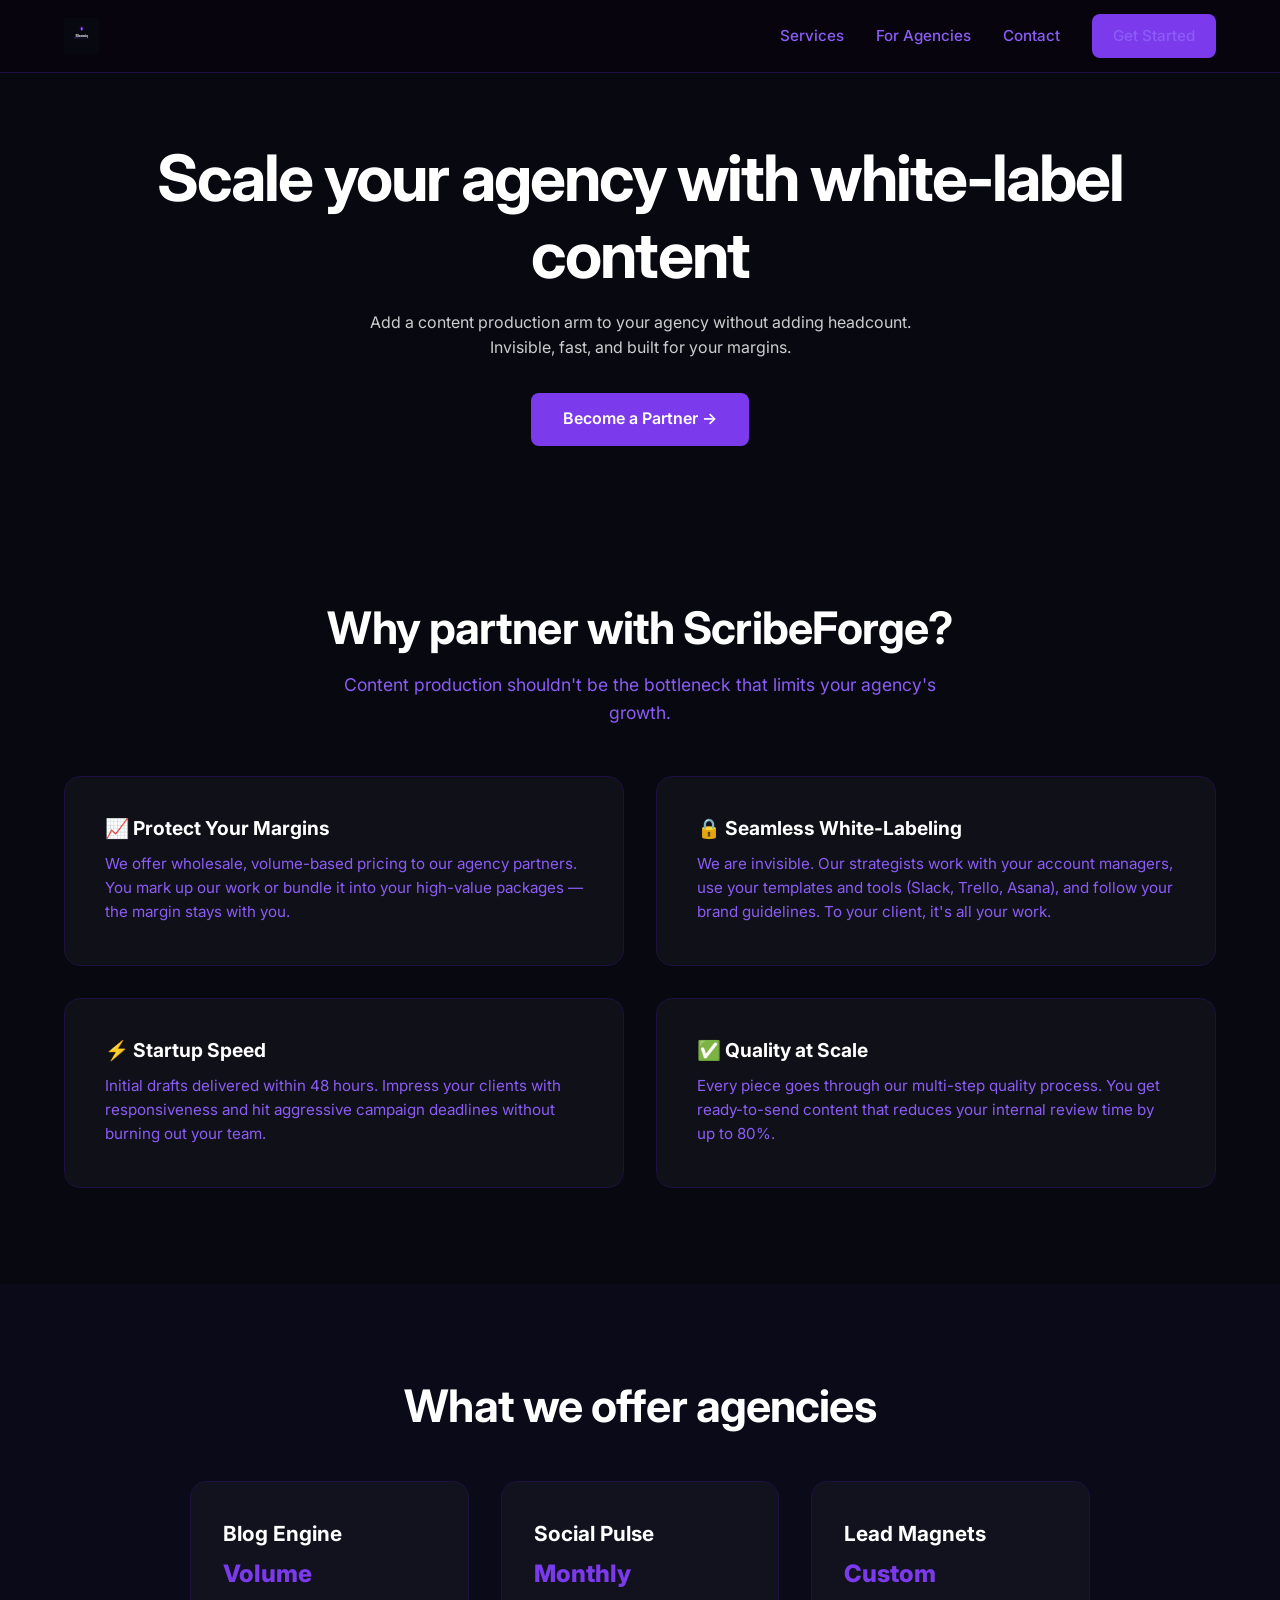
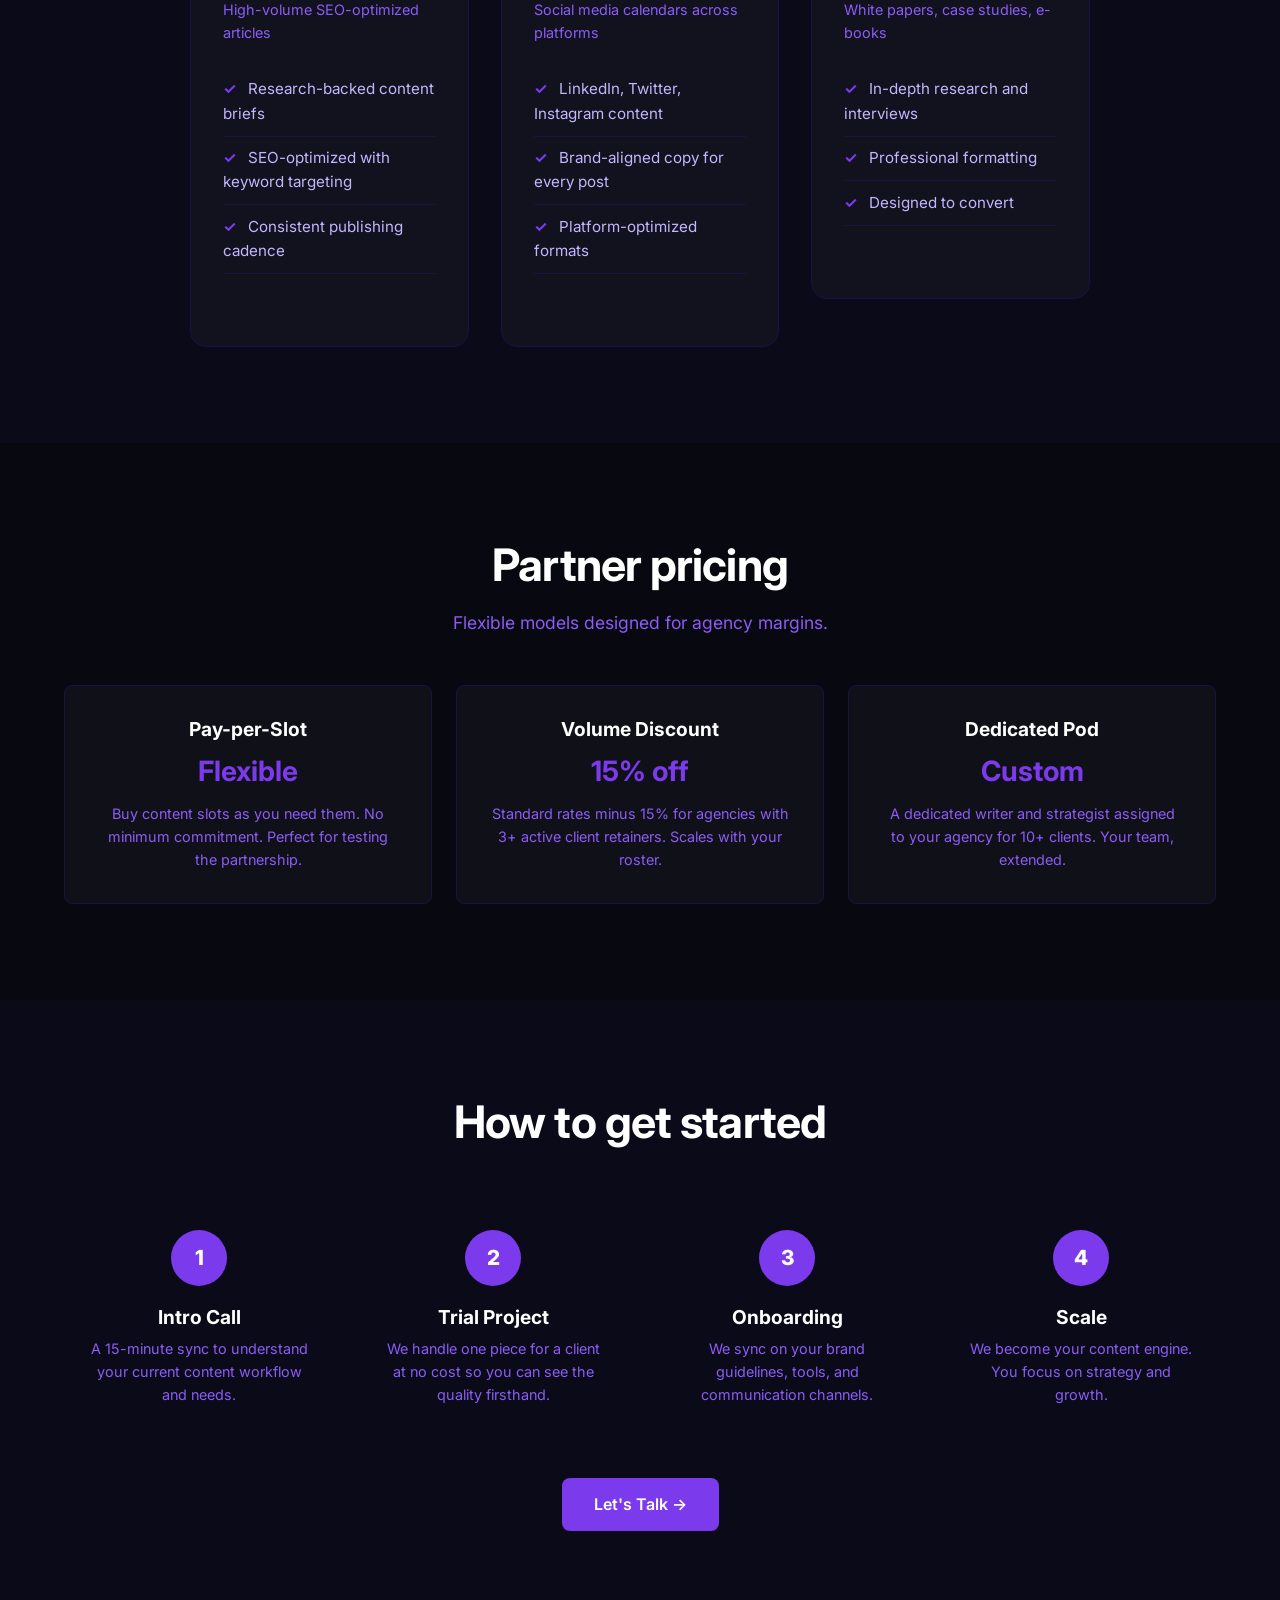
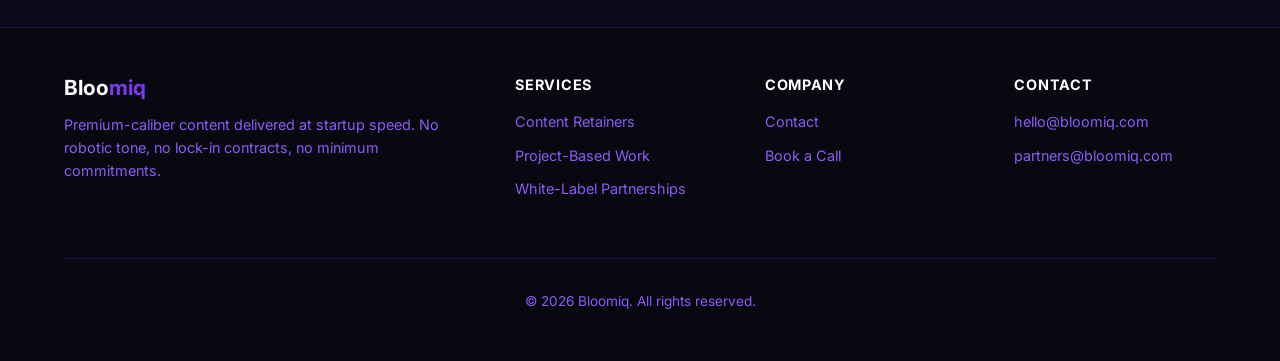
==== commit f5a1b1ee: "Rebrand: Bloomiq — new logo, dark purple theme, updated pricing" ====
--- a/agencies.html
+++ b/agencies.html
@@ -3,8 +3,8 @@
 <head>
   <meta charset="UTF-8">
   <meta name="viewport" content="width=device-width, initial-scale=1.0">
-  <title>For Agencies — ScribeForge White-Label Content</title>
-  <meta name="description" content="White-label content production for agencies. Scale your client roster without hiring writers. ScribeForge powers your content output.">
+  <title>For Agencies — Bloomiq White-Label Content</title>
+  <meta name="description" content="White-label content production for agencies. Scale your client roster without hiring writers. Bloomiq powers your content output.">
   <link rel="preconnect" href="https://fonts.googleapis.com">
   <link rel="preconnect" href="https://fonts.gstatic.com" crossorigin>
   <link href="https://fonts.googleapis.com/css2?family=Inter:wght@400;500;600;700;800&display=swap" rel="stylesheet">
@@ -15,7 +15,7 @@
 <!-- Navigation -->
 <nav class="nav">
   <div class="nav-inner">
-    <a href="index.html" class="nav-logo"><img src="logo.svg" alt="ScribeForge"> Scribe<span>Forge</span></a>
+    <a href="index.html" class="nav-logo"><img src="logo.svg" alt="Bloomiq"></a>
     <button class="menu-toggle" onclick="document.querySelector('.nav-links').classList.toggle('open')" aria-label="Toggle menu">
       <span></span><span></span><span></span>
     </button>
@@ -174,7 +174,7 @@
   <div class="container">
     <div class="footer-inner">
       <div class="footer-brand">
-        <h3>Scribe<span>Forge</span></h3>
+        <h3>Bloo<span>miq</span></h3>
         <p>Premium-caliber content delivered at startup speed. No robotic tone, no lock-in contracts, no minimum commitments.</p>
       </div>
       <div>
@@ -195,13 +195,13 @@
       <div>
         <h4>Contact</h4>
         <ul>
-          <li><a href="mailto:hello@scribeforge.ai">hello@scribeforge.ai</a></li>
-          <li><a href="mailto:partners@scribeforge.ai">partners@scribeforge.ai</a></li>
+          <li><a href="mailto:hello@bloomiq.com">hello@bloomiq.com</a></li>
+          <li><a href="mailto:partners@bloomiq.com">partners@bloomiq.com</a></li>
         </ul>
       </div>
     </div>
     <div class="footer-bottom">
-      &copy; 2026 ScribeForge. All rights reserved.
+      &copy; 2026 Bloomiq. All rights reserved.
     </div>
   </div>
 </footer>
--- a/css/style.css
+++ b/css/style.css
@@ -4,22 +4,22 @@
    ============================================ */
 
 :root {
-  --color-primary: #08050f;
-  --color-secondary: #12081e;
-  --color-accent: #9b6dff;
-  --color-accent-hover: #b08aff;
-  --color-accent-dim: #5a3fa0;
-  --color-light: #0f0919;
-  --color-white: #ede8ff;
-  --color-gray-100: #1a1228;
-  --color-gray-200: #2e1f55;
-  --color-gray-300: #3d2a6e;
-  --color-gray-400: #5a3fa0;
-  --color-gray-500: #7b5fc0;
-  --color-gray-600: #9b84cc;
-  --color-gray-700: #b8a5d9;
-  --color-gray-800: #d4c7e8;
-  --color-gray-900: #ede8ff;
+  --color-primary: #080810;
+  --color-secondary: #0c0c1e;
+  --color-accent: #7c3aed;
+  --color-accent-hover: #8b5cf6;
+  --color-accent-dim: #5b21b6;
+  --color-light: #0a0a18;
+  --color-white: #ffffff;
+  --color-gray-100: #12122a;
+  --color-gray-200: #1e1040;
+  --color-gray-300: #2d1b69;
+  --color-gray-400: #5b21b6;
+  --color-gray-500: #8b5cf6;
+  --color-gray-600: #a78bfa;
+  --color-gray-700: #c4b5fd;
+  --color-gray-800: #ddd6fe;
+  --color-gray-900: #ede9fe;
   --font-sans: 'Inter', -apple-system, BlinkMacSystemFont, 'Segoe UI', Roboto, sans-serif;
   --font-mono: 'JetBrains Mono', 'Fira Code', monospace;
   --max-width: 1200px;
